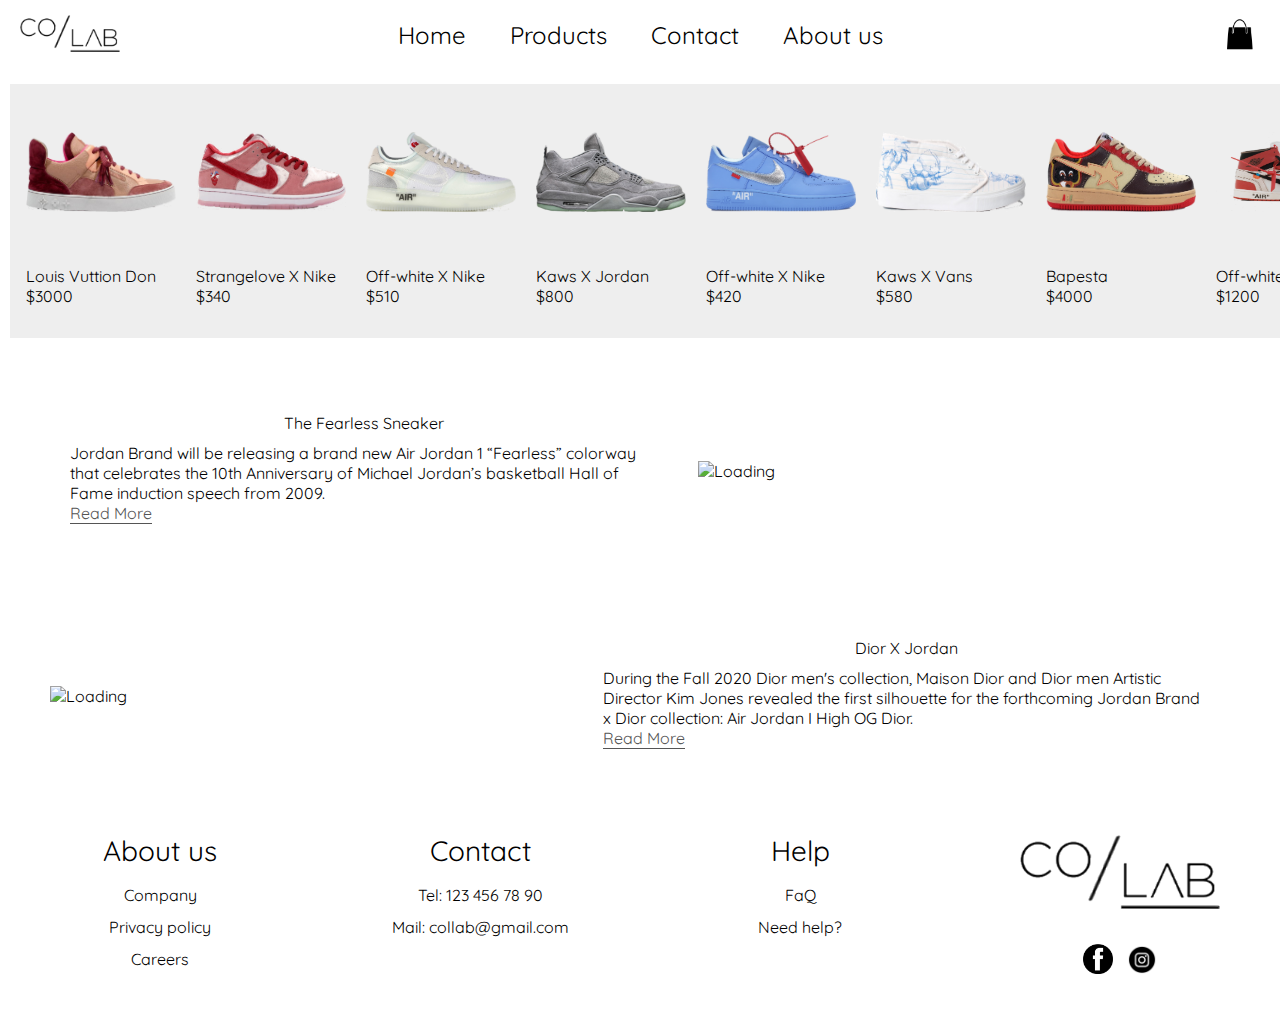
==== index.html @ 1861a4b2 "Merge branch 'master' of https://github.com/axelsvardh/sneaker-e-handel" ====
<!DOCTYPE html>
<html>
<head>
	<link rel="stylesheet" type="text/css" href="css/common.css">
	<link rel="stylesheet" type="text/css" href="css/product-page.css">
	<meta charset="utf-8">
	<meta name="viewport" content="width=device-width, initial-scale=1.0">	
	<title>CO/LAB</title>
</head>
<body class="body">
	<header class="header-mobile">
		<h1 class="logo">
			<a href="index.html">
				<img src="bilder/colab-logo-done.png">
			</a>
		</h1>
                 <!--Toggle-->
		    <input type="checkbox" id="nav-toggle-menu">
		      <label class="nav-toggle-menu" for="nav-toggle-menu">
			        <span></span>
			        <span></span>
		    	</label>
		    	
			<nav class="menu-off-canvas">
				<ul>
					<li><a href="index.html">Home</a></li>
	                <li><a href="product-page.html">Products</a></li>
	                <li><a href="#">Contact</a></li>
	                <li><a href="#">About us</a></li>	
				</ul>
				<div class="nav-socials">
					<a href="#"><img src="bilder/facebook.png" width="32" height="32"></a>
					<a href="#"><img src="bilder/insta-icon.png" width="34" height="34"></a>	
				</div>		
			</nav>
			<input type="checkbox" id="nav-toggle-shopping-bag">
				<label class="nav-toggle-shopping-bag" for="nav-toggle-shopping-bag">
    					<img src="bilder/shop-bag.png">
				</label>
			<div class="shopping-bag-off-canvas">
					<div class="price">Total: $2000</div>
			</div>
	</header>
		<div class="wrapper-desktop">
	        <div class="nav-logo">
	            <img src="bilder/collab-logo.png" alt="Logo">
	        </div>
	        <div class="nav-shop-icon">
	            <a href="#"><img src="bilder/shop-bag.png" alt="Logo"></a>
	        </div>
	        <nav class="menu">
	            <ul>
	                <li><a href="index.html">Home</a></li>
	                <li><a href="product-page.html">Products</a></li>
	                <li><a href="#">Contact</a></li>
	                <li><a href="#">About us</a></li>
	            </ul>
	        </nav>
	    </div>
	<section>
		<img src="../a_1/bilder/hero-dior.jpg" height="auto" width="100%" class="hero-pic">
	</section>
	<section>
		<h2>Best Sellers < ></h2>
		<ul class="slide-items">
			<a href="#">
				<div class="product-background-slider">
					<li>
						<img src="bilder/west-louis-cutout.png" alt="Loading">
					</li>
					<h6>Louis Vuttion Don</h6> 
					<h5>$3000</h5>		
				</div>
			</a>
			<a href="#">
				<div class="product-background-slider">
					<li>
						<img src="bilder/strangelove-nike-cutout.png" alt="Loading">
					</li>
					<h6>Strangelove X Nike</h6> 
					<h5>$340</h5>
				</div>
			</a>
			<a href="#">
				<div class="product-background-slider">
					<li>
						<img src="bilder/offwhite-air-white-cutout.png" alt="Loading">
					</li>
					<h6>Off-white X Nike</h6> 
					<h5>$510</h5>
				</div>
			</a>
			<a href="#">
				<div class="product-background-slider">
					<li>
						<img src="bilder/kaws-jordan-cutout.png" alt="Loading">
					</li>
					<h6>Kaws X Jordan</h6> 
					<h5>$800</h5>
				</div>
			</a>
			<a href="#">
				<div class="product-background-slider">
					<li>
						<img src="bilder/offwhite-air1-cutout.png" alt="Loading">
					</li>
					<h6>Off-white X Nike</h6> 
					<h5>$420</h5>
				</div>
			</a>
			<a href="#">
				<div class="product-background-slider">
					<li>
						<img src="bilder/kaws-vans-cutout.png" alt="Loading">
					</li>
					<h6>Kaws X Vans</h6> 
					<h5>$580</h5>
				</div>
			</a>
			<a href="#">
				<div class="product-background-slider">
					<li>
						<img src="bilder/bapesta-cutout.png" alt="Loading">
					</li>
					<h6>Bapesta</h6> 
					<h5>$4000</h5>
				</div>
			</a>
			<a href="#">
				<div class="product-background-slider">
					<li>
						<img src="bilder/offwhite-jordan-cutout.png" alt="Loading">
					</li>
					<h6>Off-white X Jordan</h6> 
					<h5>$1200</h5>
				</div>
			</a>
			<a href="#">
				<div class="product-background-slider">
					<li>
						<img src="bilder/travis-nike-cutout.png" alt="Loading">
					</li>
					<h6>Travis Scott X Nike</h6> 
					<h5>$430</h5>
				</div>
			</a>
			<a href="#">
				<div class="product-background-slider">
					<li>
						<img src="bilder/dior-jordan-cutout.png" alt="Loading">
					</li>
					<h6>Dior X Jordan</h6> 
					<h5>$2000</h5>
				</div>
			</a>
		</ul>
	</section>
	<section>
		<div class="blog-post1">
				<img src="../a_1/bilder/air-jordan-fearless.jpg" height="auto" width="100%" alt="Loading">
			<div class="post-text">
				<h3>The Fearless Sneaker</h3>
					<p>Jordan Brand will be releasing a brand new Air Jordan 1 “Fearless” colorway that celebrates the 10th Anniversary of Michael Jordan’s basketball Hall of Fame induction speech from 2009.<br><a href="#"><b>Read More</b></a></p>
			</div>
		</div>
		<div class="blog-post2">
				<img src="../a_1/bilder/dior-blog-post.jpg" height="auto" width="100%" alt="Loading">
			<div class="post-text">
				<h3>Dior X Jordan</h3>
					<p>During the Fall 2020 Dior men's collection, Maison Dior and Dior men Artistic Director Kim Jones revealed the first silhouette for the forthcoming Jordan Brand x Dior collection: Air Jordan I High OG Dior.<br><a href="#"><b>Read More</b></a></p>
			</div>
		</div>
	</section>
	   <div class="footer-container">
        <footer class="footer">
            <div class="footer-custom">
                <h1>About us</h1>
                <h3><a href="#">Company</a></h3>
                <h3><a href="#">Privacy policy</a></h3>
                <h3><a href="#">Careers</a></h3>
            </div>
            <div>
                <h1>Contact</h1>
                <h3>Tel:<a href="tel:12345678910"> 123 456 78 90</a></h3>
                <h3>Mail:<a href="mailto:someone@example.com"> collab@gmail.com</a></h3>
            </div>
            <div>
                <h1>Help</h1>
                <h3><a href="#">FaQ</a></h3>
                <h3><a href="#"></a></h3>
                <h3><a href="#">Need help?</a></h3>
            </div>

            <div class="footer-right">
                <div  class="footer-logo">
                    <a href="index.html"><img src="bilder/collab-logo.png" alt=""></a>
                </div>
                <div class="footer-icons">
                    <a href="https://www.facebook.com" target="_blank"><img src="bilder/facebook.png" alt=""></a>
                    <a href="https://www.instagram.com" target="_blank"><img src="bilder/instagram.png" alt=""></a>
                </div>
            </div>
        </footer>
    </div>
</body>
</html>
---- css/common.css ----
@import url('https://fonts.googleapis.com/css?family=Quicksand:300&display=swap%27');

* {
	margin: 0;
	padding: 0;
	font-family: 'Quicksand', sans-serif;
}

.body {
	background-color: #fff;
}

.header-mobile {
	text-align: center;
	padding: 8px;
	position: fixed;
	background-color: #fff;
	width: 100%;
	top: 0;
}

.logo img {
	height: auto; 
	width: 80px;
}

.shopping-bag-pic {
	position: fixed;
	top: 6px;
	opacity: 0.8;
}

.hero-pic {
	z-index: -1;
	margin-bottom: 15px;
	height: 300px;
	object-fit: cover;
}

ul {
	list-style: none;
}

.menu-off-canvas li {
	margin: 5px;
}

.nav-socials {
	margin-bottom: 25px;
}

input[type=checkbox] {
	position: fixed;
	opacity:0;
}

.menu-off-canvas {
	background-color: #fff;
	width: 150px;
	position: fixed;
	margin-right: -350px;
	right: 0px;
	height: 100%;
	padding: 30px 50px;
	font-size: 30px;
	transition: margin 0.5s;
	font-family: 'Quicksand', sans-serif;
	display: flex;
	flex-direction: column;
	justify-content: space-between;
}

.nav-toggle-menu {
	display: block;
	position: fixed;
	top: 16px;
	right: 10px;
	height: 20px;
	width: 30px;
	cursor: pointer;
	z-index: 99;
	transition: all 0.2s;
}

.nav-toggle-menu span {
	position: relative;
	display: block;
	height: 2px;
	width: 30px;
	background-color: #000;
	transition: all 0.2s;
	top: 4px;
}

.nav-toggle-menu span:nth-child(2) {
	top:10px;
}

#nav-toggle-menu:checked ~ .nav-toggle-menu span:nth-child(1) {
	top: 12px;
	transform: rotate(-45deg);
}

#nav-toggle-menu:checked ~ .nav-toggle-menu span:nth-child(2) {
	transform: rotate(45deg);
}

#nav-toggle-menu:checked ~ .menu-off-canvas {
	margin-right: 0px;
}

.menu-off-canvas a:active { color: #000; }
.menu-off-canvas a:visited { color: #000; }
.menu-off-canvas a:hover { color: #000; border-bottom: 1px solid #000;}
.menu-off-canvas a:link { color: #000; text-decoration: none;}
	
	/*Shopping bag code*/

.shopping-bag-off-canvas {
	width: 100px;
	position: fixed;
	margin-left: -350px;
	left: 0px;
	height: 100%;
	padding: 30px 50px;
	font-size: 30px;
	transition: margin 1s;
}

.nav-toggle-shopping-bag {
	display: block;
	position: fixed;
	top: 5px;
	height: 32px;
	width: 40px;
	cursor: pointer;
	z-index: 99;
	transition: margin 1s;
}

.nav-toggle-shopping-bag img {
	display: block;
	height: 40px;
	width: 40px;
	transition: all 1s;
	z-index: 1;
}

#nav-toggle-shopping-bag:checked ~ .nav-toggle-shopping-bag {
	margin-left: 100px;
}

#nav-toggle-shopping-bag:checked ~ .nav-toggle-shopping-bag img {
	margin-left: 0px;
}

#nav-toggle-shopping-bag:checked ~ .shopping-bag-off-canvas {
	margin-left:0;
}

h2 {
	padding-left: 10px;
	margin-bottom: 10px;
}

.slide-items {
	display: flex;
	overflow-y: hidden;
	overflow-x: scroll;
	padding-left: 10px;
}

.slide-items a {
	margin-right: 6px;
}

::-webkit-scrollbar {
	width: 0px;
	background: transparent;
}

.product-background-slider {
	background-color: #EEE;
	padding: 20% 3% 15% 3%;
	margin-right: 8px;
	width: 150px;
}

.product-background-slider h6 h5 {
	background-color: #EEE;
	padding-left: 10px;
}

.product-background-slider h6 h5, a{
	color: #000;
	text-decoration: none;
}

.product-background-slider img {
	margin-bottom: 30px;
	width: 150px;
	height: 80px;
}

.blog-post1 img {
	margin-top: 20px;
}

.blog-post1 p {
	padding: 10px 20px;
}

.blog-post1 h3 {
	text-align: center;
	margin-top: 25px;
}

.blog-post2 img {
	margin-top: 20px;
}

.blog-post2 p {
	padding: 10px 20px;
}

.blog-post2 h3 {
	text-align: center;
	margin-top: 25px;
}

.blog-post1 a { border-bottom: 1px solid #555; color: #555; }
.blog-post1 a:hover { color: #000; }

.blog-post2 a { border-bottom: 1px solid #555; color: #555; }
.blog-post2 a:hover { color: #000; }

.footer {
    grid-area: foot;
}

.footer-container {
    display: grid;
    background-color: #fff;
    margin: 20px auto 0 auto;
    grid-template-columns: 1fr;
    grid-template-rows: repeat(4, minmax(200px, 1fr));
    grid-template-areas:
    "foot"
    "foot"
    "foot"
    "foot"
    ;
 }

.footer {
    display: grid;
    grid-template-rows: repeat(4, 1fr);
    background-color: #eee;
}

.footer a {
    text-decoration: none;
    color: #000;
}

.footer a:hover {
    border-bottom: 1px solid #000;
}

.footer > div {
    margin: 10px;
    line-height: 2;
}

.footer h1 {
    font-size: 28px;
}


.footer-right {
    text-align: center;
}

.footer-logo {
    display: inline-block;
    margin-top: 12px;
    margin-right: 30px;
}

.footer-logo img {
    display: inline-block;
    width: 100px;
    height: auto;
    margin: 0 auto 10px auto;
}

.footer-icons {
    display: inline-block;
    margin-top: 20px;
}

.footer-icons img {
    display: inline-block;
    width: 30px;
    height: auto;
    margin: 5px;
}
	/*Tablet Version*/

@media only screen and (min-width: 768px) {

	.logo img {
		height: auto; 
		width: 100px;
	}
	
	.hero-pic {
		height: auto;
		width: 100%;
	}

	h2 {
		padding-bottom: 10px; 
		font-size: 35px;
	}

	.menu-off-canvas {
		width: 400px;
		margin-right: -500px;
		font-size: 40px;
	}

	.menu-off-canvas li {
		margin: 40px;
	}

	.nav-toggle {
		top: 20px;
	}

	.slide-items a {
		margin-right: 8px;
	}

	.product-background-slider {
		background-color: #EEE;
		padding: 30% 10% 20% 10%;
		margin-right: 10px;
	}

	.product-background-slider img {
		margin-bottom: 50px;
	}

	.footer-container{
        grid-template-columns: repeat(4, 1fr);
        grid-template-rows: repeat(1, minmax(200px, 1fr));
        grid-template-areas:
        "foot foot foot foot";
        }

    .footer {
        grid-template-columns: repeat(4, 1fr);
        grid-template-rows: 1fr;
        background-color: #eee;
    }

    .footer > div {
        margin: 5px;
        text-align: center;
        line-height: 2;
    }

    .footer-logo {
        display: inline-block;
        margin-left: 0;
    }

    .footer-logo img {
    display: block;
    width: 200px;
    }

    .footer-icons {
        margin-right: 0;
    }
}

	/* Desktop Version */

@media only screen and (min-width: 1200px) {

	.logo img {
		height: auto; 
		width: 100px;
	}

	.header-mobile {
		display: none;
	}

	.nav-logo img {
        position: fixed;
        top: 15px;
        left: 20px;
        width: 100px;
        height: auto;
        z-index: 101;
    }

    .nav-shop-icon img {
        position: fixed;
        top: 15px;
        right: 20px;
        width: 40px;
        height: auto;
        z-index: 101;
    }

	.menu {
        position: fixed;
        top: 0;
        left: 0;
        margin: 0 auto;
        width: 100%;
        z-index: 100;
        background-color: white;
    }

    .menu ul {
        list-style: none;
        text-align: center;
    }

    .menu li {
        display: inline-block;
        padding: 20px;
    }

    .menu a {
        font-size: 24px;
        color: #000;
        text-decoration: none;
    }

    .menu a:hover, .menu a:active{
        border-bottom: 2px solid #000;
        padding-bottom: 0;
    }
	
	.hero-pic {
		height: auto;
		width: 100%;
		margin-top: -100px;
	}

	.shopping-bag-off-canvas {
		width: 100px;
		position: fixed;
		margin-left: -350px;
		right: 0px;
		height: 100%;
		padding: 30px 50px;
		font-size: 30px;
		transition: margin 1s;
	}

	.nav-toggle-shopping-bag {
		display: block;
		position: fixed;
		top: 5px;
		height: 32px;
		width: 40px;
		cursor: pointer;
		z-index: 99;
		transition: margin 1s;
	}

	.nav-toggle-shopping-bag img {
		display: block;
		height: 40px;
		width: 40px;
		transition: all 1s;
		z-index: 1;
	}

	#nav-toggle-shopping-bag:checked ~ .nav-toggle-shopping-bag {
		margin-right: 100px;
	}

	#nav-toggle-shopping-bag:checked ~ .nav-toggle-shopping-bag img {
		margin-right: 0px;
	}

	#nav-toggle-shopping-bag:checked ~ .shopping-bag-off-canvas {
		margin-right: 0;
	}
	
	.slide-items a {
		margin-right: 10px;
	}

	.product-background-slider {
		background-color: #EEE;
		padding: 30% 10% 20% 10%;
		margin-right: 10px;
	}

	.product-background-slider img {
		margin-bottom: 50px;
	}
	
	.blog-post1 {
		margin: 50px 50px 80px 30px; 
		display: flex;
		flex-direction: row-reverse;
		align-items: center;
	}
	
	h2 {
		padding-bottom: 10px; 
		font-size: 35px;
	}	

		/* Blog post 2 */

	.blog-post2 {
		margin: 50px 30px 60px 50px; 
		display: flex;
		align-items: center;
	}

	.post-text {
		padding: 0 20px;
	}

	.footer-container{
    grid-template-columns: repeat(4, 1fr);
    grid-template-rows: repeat(1, minmax(200px, 1fr));
    grid-template-areas:
    "foot foot foot foot";
    }

    .footer {
        grid-template-columns: repeat(4, 1fr);
        grid-template-rows: 1fr;
        background-color: #eee;
    }

    .footer > div {
        margin: 5px;
        text-align: center;
        line-height: 2;
    }

    .footer-logo {
        display: block;
        margin-right: 0;
    }

    .footer-logo img {
        display: block;
        width: 200px;
    }

    .footer-icons {
        margin-left: 0;
    }
}
---- css/product-page.css ----
*{
    margin: 0;
    padding: 0;
    border: 0;
    outline: 0;
    font-size: 100%;
    font: inherit;
    vertical-align: baseline;
}
body {
	margin: 0 auto;
	font-family: 'Quicksand', sans-serif;
	background-color: #eee;
}

.wrapper-desktop {
    display: none;
}

/* Filter Header */
.product-filter {
    display: flex;
    width: 90%;
    margin: 5% 5% 0 5%;
    padding: 35px 0;
}

.product-filter h1 {
    display: none;
}

.sort {
    display: flex;
    align-self: flex-end;
}

.sort label {
	color: #666;
	font-size: 10px;
	font-weight: 500;
	line-height: 2em;
	text-transform: uppercase;
}

.filter-sort {
    display: flex;
    flex-direction: column;
}

.filter-sort:first-child {
	padding-right: 20px;
}

/* --- Filter End --- */

/* Products layout */
.products {
    width: 90%;
    margin: 0 5% 0 5%;
    display: flex;
    flex-wrap: wrap;
}

.products h5 {
    background-color: #FFF;
	font-weight: 500;
	line-height: 1.7em;
}

.products h6 {
	color: #666;
	font-size: 14px;
}

.product-card {
    display: flex;
    flex-direction: column;
    padding: 2%;
    flex: 1 46%;
    background-color: #FFF;
	box-shadow: 0px 0px 3px 0px rgba(0,0,0,0.25);
}

.product-link {
    display: block;
    text-decoration: none;
    color: #666;
}

.products .product-card:nth-child(5) {
    flex: 1 96%;
}

.product-card:hover {
    opacity: 0.5;
}

.product-image img {
    max-width: 100%;
}

.product-info {
    margin-top: auto;
	padding-top: 20px;
    text-align: center;
}
/* --- Products layout END --- */

.footer-container .footer {
    background-color: #FFF;
}
/* Media query Tablet devices */
@media only screen and (min-width: 768px) {
        /* Navigation Header */
    .wrapper-desktop {
        display: none
    }
    
    .product-filter {
        padding: 30px 0;
    }

    .product-filter h1 {
        display: block;
        font-size: 30px;
        font-weight: 300;
        flex: 1;
    }

    .product-card,
    .products .product-card:nth-child(5) {
        flex: 1 21%;
    }

    .products .product-card:first-child, 
    .products .product-card:nth-child(2) {
    flex: 2 46%;
    }
}
/* --- END --- */

/* Media query desktops */
@media only screen and (min-width: 1200px) {
        /* Navigation Header */
    .wrapper-desktop {
        display: block;
        width: 100%;
        margin: 0 auto;
    }

    .header-mobile {
        display: none;
    }

    .product-filter {
        padding: 30px 0;
    }

    .product-filter h1 {
        display: block;
        font-size: 30px;
        font-weight: 300;
        flex: 1;
    }

    .product-card {
        flex: 1 16%;
    }

    .products .product-card:first-child, 
    .products .product-card:nth-child(2), 
    .products .product-card:nth-child(5) { 
    flex: 1 16%;
    }
  }
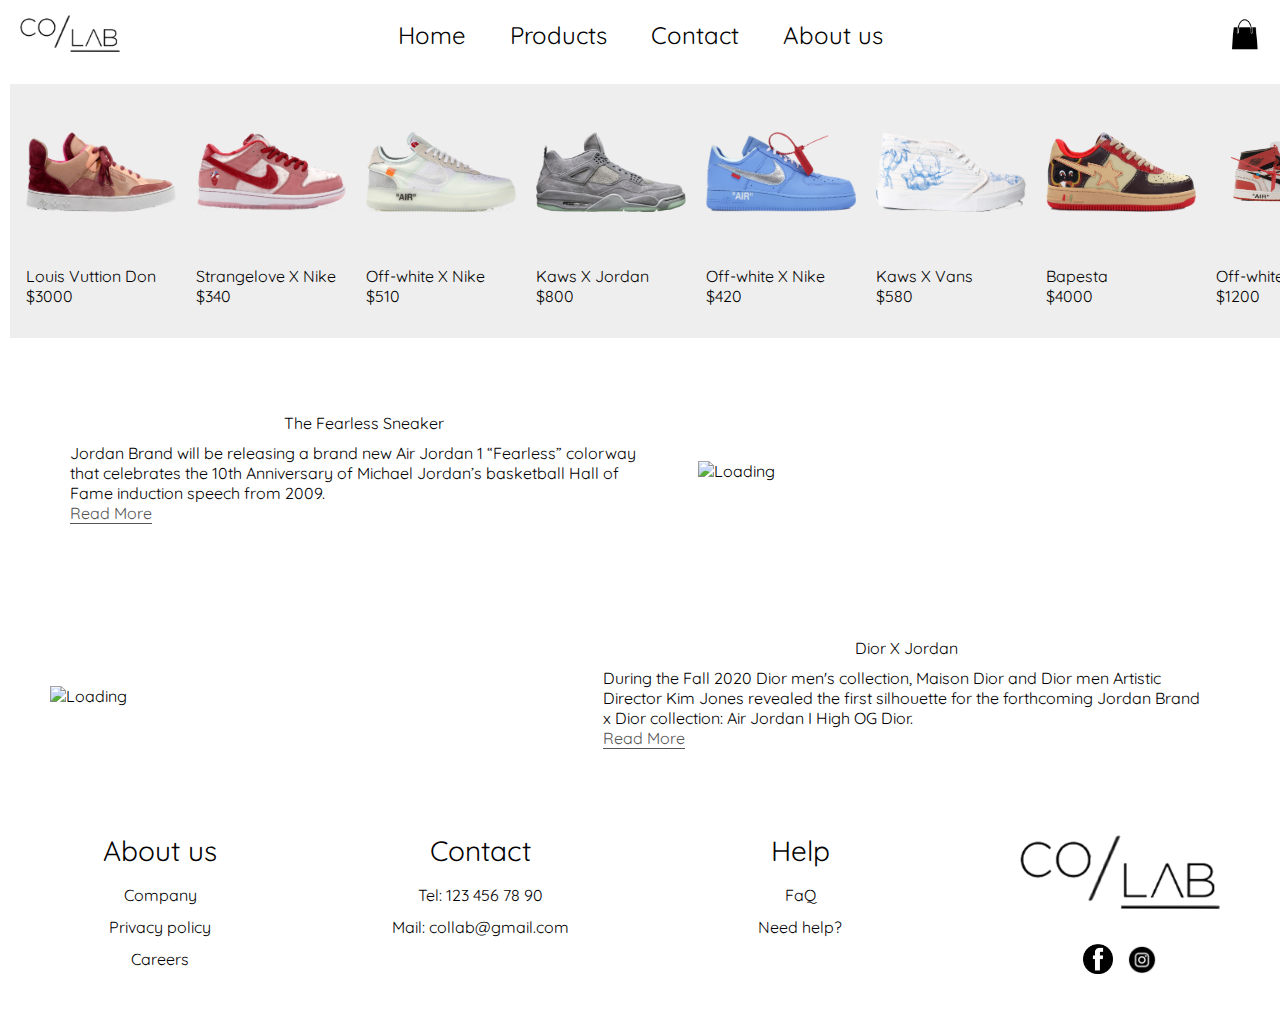
==== commit e8736df9: "ändringar shopping bag" ====
--- a/index.html
+++ b/index.html
@@ -38,15 +38,21 @@
     					<img src="bilder/shop-bag.png">
 				</label>
 			<div class="shopping-bag-off-canvas">
-					<div class="price">Total: $2000</div>
+				
+					<img src="bilder/dior-jordan-cutout.png">
+						<p>Dior X Jordan</p>
+						<p>Quantity: 1</p> 
+				<div class="checkout-button">
+					<h1>Total: $2000</h1>
+					<button>Checkout</button>
+				</div>
 			</div>
 	</header>
+
+
 		<div class="wrapper-desktop">
 	        <div class="nav-logo">
 	            <img src="bilder/collab-logo.png" alt="Logo">
-	        </div>
-	        <div class="nav-shop-icon">
-	            <a href="#"><img src="bilder/shop-bag.png" alt="Logo"></a>
 	        </div>
 	        <nav class="menu">
 	            <ul>
@@ -55,7 +61,15 @@
 	                <li><a href="#">Contact</a></li>
 	                <li><a href="#">About us</a></li>
 	            </ul>
-	        </nav>
+	        </nav> 
+	        <input type="checkbox" id="shopping-bag-desktop">
+				<label class="shopping-bag-desktop" for="shopping-bag-desktop">
+    					<img src="bilder/shop-bag.png" alt="Cart">
+				</label>
+			<div class="shopping-bag-off-canvas-desktop">
+				<div class="product1-shopping-bag"><img src="bilder/dior-jordan-cutout.png"></div>
+				<div class="price">Total: $2000</div>
+			</div>
 	    </div>
 	<section>
 		<img src="../a_1/bilder/hero-dior.jpg" height="auto" width="100%" class="hero-pic">
--- a/css/common.css
+++ b/css/common.css
@@ -24,12 +24,6 @@
 	width: 80px;
 }
 
-.shopping-bag-pic {
-	position: fixed;
-	top: 6px;
-	opacity: 0.8;
-}
-
 .hero-pic {
 	z-index: -1;
 	margin-bottom: 15px;
@@ -51,7 +45,7 @@
 
 input[type=checkbox] {
 	position: fixed;
-	opacity:0;
+	opacity: 0;
 }
 
 .menu-off-canvas {
@@ -117,14 +111,45 @@
 	/*Shopping bag code*/
 
 .shopping-bag-off-canvas {
-	width: 100px;
+	width: 78%;
 	position: fixed;
-	margin-left: -350px;
+	margin-left: -500px;
 	left: 0px;
-	height: 100%;
-	padding: 30px 50px;
-	font-size: 30px;
-	transition: margin 1s;
+	padding: 20px 50px;
+	transition: margin 0.7s;
+	background-color: #fff;
+	border-bottom border-left: 1px solid;
+}
+
+.shopping-bag-off-canvas img {
+	display: inline-block;
+	width: 100%;
+	margin-bottom: 4px;
+}
+
+.shopping-bag-off-canvas p {
+	width: 100%;
+	margin-bottom: 10px;
+	font-size: 15px;
+	border-bottom: 1px solid #000;
+	padding-bottom: 10px;
+}
+
+.checkout-button {
+	width: 100%;
+	display: flex;
+	text-align: center;
+	justify-content: space-around;
+	align-content: center;
+}
+
+.checkout-button button {
+	padding: 10px 30px; 
+	border-radius: 4px;
+}
+
+.checkout-button button:hover {
+	color: #fff;
 }
 
 .nav-toggle-shopping-bag {
@@ -139,6 +164,7 @@
 }
 
 .nav-toggle-shopping-bag img {
+	position: fixed;
 	display: block;
 	height: 40px;
 	width: 40px;
@@ -147,7 +173,7 @@
 }
 
 #nav-toggle-shopping-bag:checked ~ .nav-toggle-shopping-bag {
-	margin-left: 100px;
+	margin-left: 0px;
 }
 
 #nav-toggle-shopping-bag:checked ~ .nav-toggle-shopping-bag img {
@@ -156,6 +182,11 @@
 
 #nav-toggle-shopping-bag:checked ~ .shopping-bag-off-canvas {
 	margin-left:0;
+}
+
+.product1-shopping-bag {
+	height: auto;
+	width: 100px;
 }
 
 h2 {
@@ -338,6 +369,22 @@
 		top: 20px;
 	}
 
+	.shopping-bag-off-canvas {
+		width: 300px;
+		position: fixed;
+		margin-left: -400px;
+		left: 0px;
+		padding: 30px 50px;
+		font-size: 30px;
+		transition: margin 1s;
+		background-color: #fff;
+	}
+	
+	.shopping-bag-off-canvas img {
+		width: 100%;
+		margin-bottom: 30px;
+	}
+
 	.slide-items a {
 		margin-right: 8px;
 	}
@@ -423,7 +470,6 @@
         left: 0;
         margin: 0 auto;
         width: 100%;
-        z-index: 100;
         background-color: white;
     }
 
@@ -454,48 +500,54 @@
 		margin-top: -100px;
 	}
 
-	.shopping-bag-off-canvas {
-		width: 100px;
+	.shopping-bag-off-canvas-desktop {
+		width: 200px;
 		position: fixed;
-		margin-left: -350px;
+		margin-right: -300px;
 		right: 0px;
-		height: 100%;
 		padding: 30px 50px;
 		font-size: 30px;
 		transition: margin 1s;
-	}
-
-	.nav-toggle-shopping-bag {
+		background-color: #fff;
+	}
+
+	.shopping-bag-desktop {
 		display: block;
 		position: fixed;
 		top: 5px;
 		height: 32px;
 		width: 40px;
+		right: 0;
 		cursor: pointer;
 		z-index: 99;
 		transition: margin 1s;
 	}
 
-	.nav-toggle-shopping-bag img {
+	.shopping-bag-desktop img {
+		position: fixed;
 		display: block;
 		height: 40px;
 		width: 40px;
 		transition: all 1s;
 		z-index: 1;
-	}
-
-	#nav-toggle-shopping-bag:checked ~ .nav-toggle-shopping-bag {
-		margin-right: 100px;
-	}
-
-	#nav-toggle-shopping-bag:checked ~ .nav-toggle-shopping-bag img {
+		right: 15px;
+		top: 15px;
+	}
+
+	#shopping-bag-desktop:checked ~ .shopping-bag-desktop {
 		margin-right: 0px;
 	}
 
-	#nav-toggle-shopping-bag:checked ~ .shopping-bag-off-canvas {
-		margin-right: 0;
-	}
-	
+	#shopping-bag-desktop:checked ~ .shopping-bag-desktop img {
+		margin-right: 0px;
+	}
+
+	#shopping-bag-desktop:checked ~ .shopping-bag-off-canvas-desktop {
+		margin-right: 0px;
+	}
+
+	/*Desktop products*/
+
 	.slide-items a {
 		margin-right: 10px;
 	}
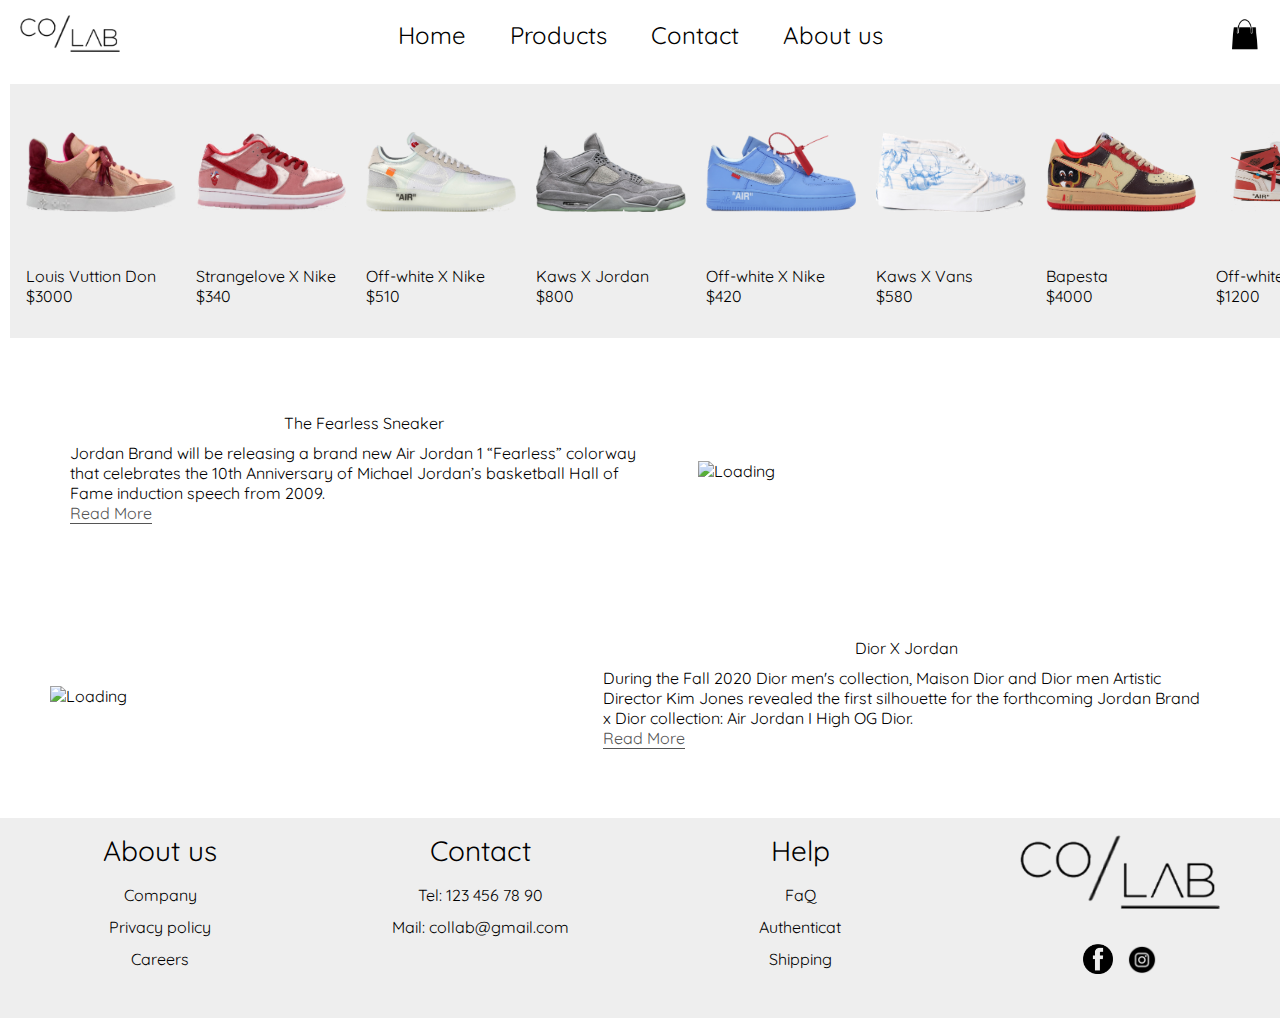
==== commit 94bcec8c: "test av färdig sida" ====
--- a/index.html
+++ b/index.html
@@ -2,7 +2,6 @@
 <html>
 <head>
 	<link rel="stylesheet" type="text/css" href="css/common.css">
-	<link rel="stylesheet" type="text/css" href="css/product-page.css">
 	<meta charset="utf-8">
 	<meta name="viewport" content="width=device-width, initial-scale=1.0">	
 	<title>CO/LAB</title>
@@ -27,29 +26,27 @@
 	                <li><a href="product-page.html">Products</a></li>
 	                <li><a href="#">Contact</a></li>
 	                <li><a href="#">About us</a></li>	
-				</ul>
-				<div class="nav-socials">
-					<a href="#"><img src="bilder/facebook.png" width="32" height="32"></a>
-					<a href="#"><img src="bilder/insta-icon.png" width="34" height="34"></a>	
-				</div>		
+				</ul>		
 			</nav>
 			<input type="checkbox" id="nav-toggle-shopping-bag">
 				<label class="nav-toggle-shopping-bag" for="nav-toggle-shopping-bag">
     					<img src="bilder/shop-bag.png">
 				</label>
 			<div class="shopping-bag-off-canvas">
-				
 					<img src="bilder/dior-jordan-cutout.png">
 						<p>Dior X Jordan</p>
-						<p>Quantity: 1</p> 
+				<div class="text-shopping-bag">
+						<p>Quantity: 1</p>
+						<p>Size: 43</p>
+				</div>
 				<div class="checkout-button">
 					<h1>Total: $2000</h1>
 					<button>Checkout</button>
 				</div>
 			</div>
 	</header>
-
-
+	
+			<!-- Desktop Header -->
 		<div class="wrapper-desktop">
 	        <div class="nav-logo">
 	            <img src="bilder/collab-logo.png" alt="Logo">
@@ -67,17 +64,25 @@
     					<img src="bilder/shop-bag.png" alt="Cart">
 				</label>
 			<div class="shopping-bag-off-canvas-desktop">
-				<div class="product1-shopping-bag"><img src="bilder/dior-jordan-cutout.png"></div>
-				<div class="price">Total: $2000</div>
-			</div>
-	    </div>
+					<img src="bilder/dior-jordan-cutout.png">
+						<p>Dior X Jordan</p>
+				<div class="text-shopping-bag">
+						<p>Quantity: 1</p>
+						<p>Size: 43</p>
+				</div>
+				<div class="checkout-button">
+					<h1>Total: $2000</h1>
+					<button>Checkout</button>
+				</div>
+			</div>
+		</div>
 	<section>
 		<img src="../a_1/bilder/hero-dior.jpg" height="auto" width="100%" class="hero-pic">
 	</section>
 	<section>
 		<h2>Best Sellers < ></h2>
 		<ul class="slide-items">
-			<a href="#">
+			<a href="andreas.html">
 				<div class="product-background-slider">
 					<li>
 						<img src="bilder/west-louis-cutout.png" alt="Loading">
@@ -86,7 +91,7 @@
 					<h5>$3000</h5>		
 				</div>
 			</a>
-			<a href="#">
+			<a href="andreas.html">
 				<div class="product-background-slider">
 					<li>
 						<img src="bilder/strangelove-nike-cutout.png" alt="Loading">
@@ -95,7 +100,7 @@
 					<h5>$340</h5>
 				</div>
 			</a>
-			<a href="#">
+			<a href="andreas.html">
 				<div class="product-background-slider">
 					<li>
 						<img src="bilder/offwhite-air-white-cutout.png" alt="Loading">
@@ -104,7 +109,7 @@
 					<h5>$510</h5>
 				</div>
 			</a>
-			<a href="#">
+			<a href="andreas.html">
 				<div class="product-background-slider">
 					<li>
 						<img src="bilder/kaws-jordan-cutout.png" alt="Loading">
@@ -113,7 +118,7 @@
 					<h5>$800</h5>
 				</div>
 			</a>
-			<a href="#">
+			<a href="andreas.html">
 				<div class="product-background-slider">
 					<li>
 						<img src="bilder/offwhite-air1-cutout.png" alt="Loading">
@@ -122,7 +127,7 @@
 					<h5>$420</h5>
 				</div>
 			</a>
-			<a href="#">
+			<a href="andreas.html">
 				<div class="product-background-slider">
 					<li>
 						<img src="bilder/kaws-vans-cutout.png" alt="Loading">
@@ -131,7 +136,7 @@
 					<h5>$580</h5>
 				</div>
 			</a>
-			<a href="#">
+			<a href="andreas.html">
 				<div class="product-background-slider">
 					<li>
 						<img src="bilder/bapesta-cutout.png" alt="Loading">
@@ -140,7 +145,7 @@
 					<h5>$4000</h5>
 				</div>
 			</a>
-			<a href="#">
+			<a href="andreas.html">
 				<div class="product-background-slider">
 					<li>
 						<img src="bilder/offwhite-jordan-cutout.png" alt="Loading">
@@ -149,7 +154,7 @@
 					<h5>$1200</h5>
 				</div>
 			</a>
-			<a href="#">
+			<a href="andreas.html">
 				<div class="product-background-slider">
 					<li>
 						<img src="bilder/travis-nike-cutout.png" alt="Loading">
@@ -158,7 +163,7 @@
 					<h5>$430</h5>
 				</div>
 			</a>
-			<a href="#">
+			<a href="andreas.html">
 				<div class="product-background-slider">
 					<li>
 						<img src="bilder/dior-jordan-cutout.png" alt="Loading">
@@ -201,8 +206,8 @@
             <div>
                 <h1>Help</h1>
                 <h3><a href="#">FaQ</a></h3>
-                <h3><a href="#"></a></h3>
-                <h3><a href="#">Need help?</a></h3>
+                <h3><a href="#">Authenticat</a></h3>
+                <h3><a href="#">Shipping</a></h3>
             </div>
 
             <div class="footer-right">
--- a/css/common.css
+++ b/css/common.css
@@ -3,12 +3,23 @@
 * {
 	margin: 0;
 	padding: 0;
+	border: 0;
+	outline: 0;
+	font-size: 100%;
+	font: inherit;
+	vertical-align: baseline;
 	font-family: 'Quicksand', sans-serif;
 }
 
 .body {
 	background-color: #fff;
 }
+
+.wrapper-desktop {
+	display: none;
+}
+
+	/*Header*/
 
 .header-mobile {
 	text-align: center;
@@ -37,10 +48,6 @@
 
 .menu-off-canvas li {
 	margin: 5px;
-}
-
-.nav-socials {
-	margin-bottom: 25px;
 }
 
 input[type=checkbox] {
@@ -135,9 +142,16 @@
 	padding-bottom: 10px;
 }
 
+.text-shopping-bag {
+	display: flex;
+	justify-content: space-around;
+	align-content: center;
+}
+
 .checkout-button {
 	width: 100%;
 	display: flex;
+	font-size: 10px;
 	text-align: center;
 	justify-content: space-around;
 	align-content: center;
@@ -188,6 +202,8 @@
 	height: auto;
 	width: 100px;
 }
+	
+	/*Slide items*/
 
 h2 {
 	padding-left: 10px;
@@ -233,6 +249,8 @@
 	height: 80px;
 }
 
+	/*Blog part*/
+
 .blog-post1 img {
 	margin-top: 20px;
 }
@@ -264,6 +282,8 @@
 
 .blog-post2 a { border-bottom: 1px solid #555; color: #555; }
 .blog-post2 a:hover { color: #000; }
+
+	/*Footer*/
 
 .footer {
     grid-area: foot;
@@ -375,7 +395,6 @@
 		margin-left: -400px;
 		left: 0px;
 		padding: 30px 50px;
-		font-size: 30px;
 		transition: margin 1s;
 		background-color: #fff;
 	}
@@ -437,185 +456,205 @@
 
 @media only screen and (min-width: 1200px) {
 
-	.logo img {
-		height: auto; 
-		width: 100px;
-	}
-
-	.header-mobile {
-		display: none;
-	}
-
-	.nav-logo img {
-        position: fixed;
-        top: 15px;
-        left: 20px;
-        width: 100px;
-        height: auto;
-        z-index: 101;
-    }
-
-    .nav-shop-icon img {
-        position: fixed;
-        top: 15px;
-        right: 20px;
-        width: 40px;
-        height: auto;
-        z-index: 101;
-    }
-
-	.menu {
-        position: fixed;
-        top: 0;
-        left: 0;
-        margin: 0 auto;
-        width: 100%;
-        background-color: white;
-    }
-
-    .menu ul {
-        list-style: none;
-        text-align: center;
-    }
-
-    .menu li {
-        display: inline-block;
-        padding: 20px;
-    }
-
-    .menu a {
-        font-size: 24px;
-        color: #000;
-        text-decoration: none;
-    }
-
-    .menu a:hover, .menu a:active{
-        border-bottom: 2px solid #000;
-        padding-bottom: 0;
-    }
-	
-	.hero-pic {
-		height: auto;
-		width: 100%;
-		margin-top: -100px;
-	}
-
-	.shopping-bag-off-canvas-desktop {
-		width: 200px;
-		position: fixed;
-		margin-right: -300px;
-		right: 0px;
-		padding: 30px 50px;
-		font-size: 30px;
-		transition: margin 1s;
-		background-color: #fff;
-	}
-
-	.shopping-bag-desktop {
-		display: block;
-		position: fixed;
-		top: 5px;
-		height: 32px;
-		width: 40px;
-		right: 0;
-		cursor: pointer;
-		z-index: 99;
-		transition: margin 1s;
-	}
-
-	.shopping-bag-desktop img {
-		position: fixed;
-		display: block;
-		height: 40px;
-		width: 40px;
-		transition: all 1s;
-		z-index: 1;
-		right: 15px;
-		top: 15px;
-	}
-
-	#shopping-bag-desktop:checked ~ .shopping-bag-desktop {
-		margin-right: 0px;
-	}
-
-	#shopping-bag-desktop:checked ~ .shopping-bag-desktop img {
-		margin-right: 0px;
-	}
-
-	#shopping-bag-desktop:checked ~ .shopping-bag-off-canvas-desktop {
-		margin-right: 0px;
-	}
-
-	/*Desktop products*/
-
-	.slide-items a {
-		margin-right: 10px;
-	}
-
-	.product-background-slider {
-		background-color: #EEE;
-		padding: 30% 10% 20% 10%;
-		margin-right: 10px;
-	}
-
-	.product-background-slider img {
-		margin-bottom: 50px;
-	}
-	
-	.blog-post1 {
-		margin: 50px 50px 80px 30px; 
-		display: flex;
-		flex-direction: row-reverse;
-		align-items: center;
-	}
-	
-	h2 {
-		padding-bottom: 10px; 
-		font-size: 35px;
-	}	
-
-		/* Blog post 2 */
-
-	.blog-post2 {
-		margin: 50px 30px 60px 50px; 
-		display: flex;
-		align-items: center;
-	}
-
-	.post-text {
-		padding: 0 20px;
-	}
-
-	.footer-container{
-    grid-template-columns: repeat(4, 1fr);
-    grid-template-rows: repeat(1, minmax(200px, 1fr));
-    grid-template-areas:
-    "foot foot foot foot";
-    }
-
-    .footer {
-        grid-template-columns: repeat(4, 1fr);
-        grid-template-rows: 1fr;
-        background-color: #eee;
-    }
-
-    .footer > div {
-        margin: 5px;
-        text-align: center;
-        line-height: 2;
-    }
-
-    .footer-logo {
-        display: block;
-        margin-right: 0;
-    }
-
-    .footer-logo img {
-        display: block;
-        width: 200px;
-    }
-
-    .footer-icons {
-        margin-left: 0;
-    }
+		.wrapper-desktop {
+			display: block;
+			width: 100%;
+			margin: 0 auto;
+		}
+
+		.logo img {
+			height: auto; 
+			width: 100px;
+		}
+
+		.header-mobile {
+			display: none;
+		}
+
+		.nav-logo img {
+	        position: fixed;
+	        top: 15px;
+	        left: 20px;
+	        width: 100px;
+	        height: auto;
+	        z-index: 101;
+	    }
+
+	    .nav-shop-icon img {
+	        position: fixed;
+	        top: 15px;
+	        right: 20px;
+	        width: 40px;
+	        height: auto;
+	        z-index: 101;
+	    }
+
+		.menu {
+	        position: fixed;
+	        top: 0;
+	        left: 0;
+	        margin: 0 auto;
+	        width: 100%;
+	        background-color: white;
+	    }
+
+	    .menu ul {
+	        list-style: none;
+	        text-align: center;
+	    }
+
+	    .menu li {
+	        display: inline-block;
+	        padding: 20px;
+	    }
+
+	    .menu a {
+	        font-size: 24px;
+	        color: #000;
+	        text-decoration: none;
+	    }
+
+	    .menu a:hover, .menu a:active{
+	        border-bottom: 2px solid #000;
+	        padding-bottom: 0;
+	    }
+		
+		.hero-pic {
+			height: auto;
+			width: 100%;
+			margin-top: -100px;
+		}
+
+		.shopping-bag-off-canvas-desktop {
+			width: 500px;
+			position: fixed;
+			margin-right: -600px;
+			right: 0px;
+			padding: 30px 50px;
+			font-size: 20px;
+			transition: margin 1s;
+			background-color: #fff;
+		}
+
+		.shopping-bag-off-canvas-desktop img {
+			width: 100%;
+			margin-top: 60px;
+			margin-bottom: 10px;
+		}
+
+		.shopping-bag-off-canvas-desktop p {
+			width: 100%;
+			margin-bottom: 10px;
+			text-align: center;
+			border-bottom: 1px solid #000;
+			padding-bottom: 10px;
+		}
+
+		.shopping-bag-desktop {
+			display: block;
+			position: fixed;
+			top: 5px;
+			height: 32px;
+			width: 40px;
+			right: 0;
+			cursor: pointer;
+			z-index: 99;
+			transition: margin 1s;
+		}
+
+		.shopping-bag-desktop img {
+			position: fixed;
+			display: block;
+			height: 40px;
+			width: 40px;
+			transition: all 1s;
+			z-index: 1;
+			right: 15px;
+			top: 15px;
+		}
+
+		#shopping-bag-desktop:checked ~ .shopping-bag-desktop {
+			margin-right: 0px;
+		}
+
+		#shopping-bag-desktop:checked ~ .shopping-bag-desktop img {
+			margin-right: 0px;
+		}
+
+		#shopping-bag-desktop:checked ~ .shopping-bag-off-canvas-desktop {
+			margin-right: 0px;
+		}
+
+		/*Desktop products*/
+
+		.slide-items a {
+			margin-right: 10px;
+		}
+
+		.product-background-slider {
+			background-color: #EEE;
+			padding: 30% 10% 20% 10%;
+			margin-right: 10px;
+		}
+
+		.product-background-slider img {
+			margin-bottom: 50px;
+		}
+		
+		.blog-post1 {
+			margin: 50px 50px 80px 30px; 
+			display: flex;
+			flex-direction: row-reverse;
+			align-items: center;
+		}
+		
+		h2 {
+			padding-bottom: 10px; 
+			font-size: 35px;
+		}	
+
+			/* Blog post 2 */
+
+		.blog-post2 {
+			margin: 50px 30px 60px 50px; 
+			display: flex;
+			align-items: center;
+		}
+
+		.post-text {
+			padding: 0 20px;
+		}
+
+		.footer-container{
+			background-color: #eee;
+		    grid-template-columns: repeat(4, 1fr);
+		    grid-template-rows: repeat(1, minmax(200px, 1fr));
+		    grid-template-areas:
+		    "foot foot foot foot";
+	    }
+
+	    .footer {
+	        grid-template-columns: repeat(4, 1fr);
+	        grid-template-rows: 1fr;
+	    }
+
+	    .footer > div {
+	        margin: 5px;
+	        text-align: center;
+	        line-height: 2;
+	    }
+
+	    .footer-logo {
+	        display: block;
+	        margin-right: 0;
+	    }
+
+	    .footer-logo img {
+	        display: block;
+	        width: 200px;
+	    }
+
+	    .footer-icons {
+	        margin-left: 0;
+	    }
 }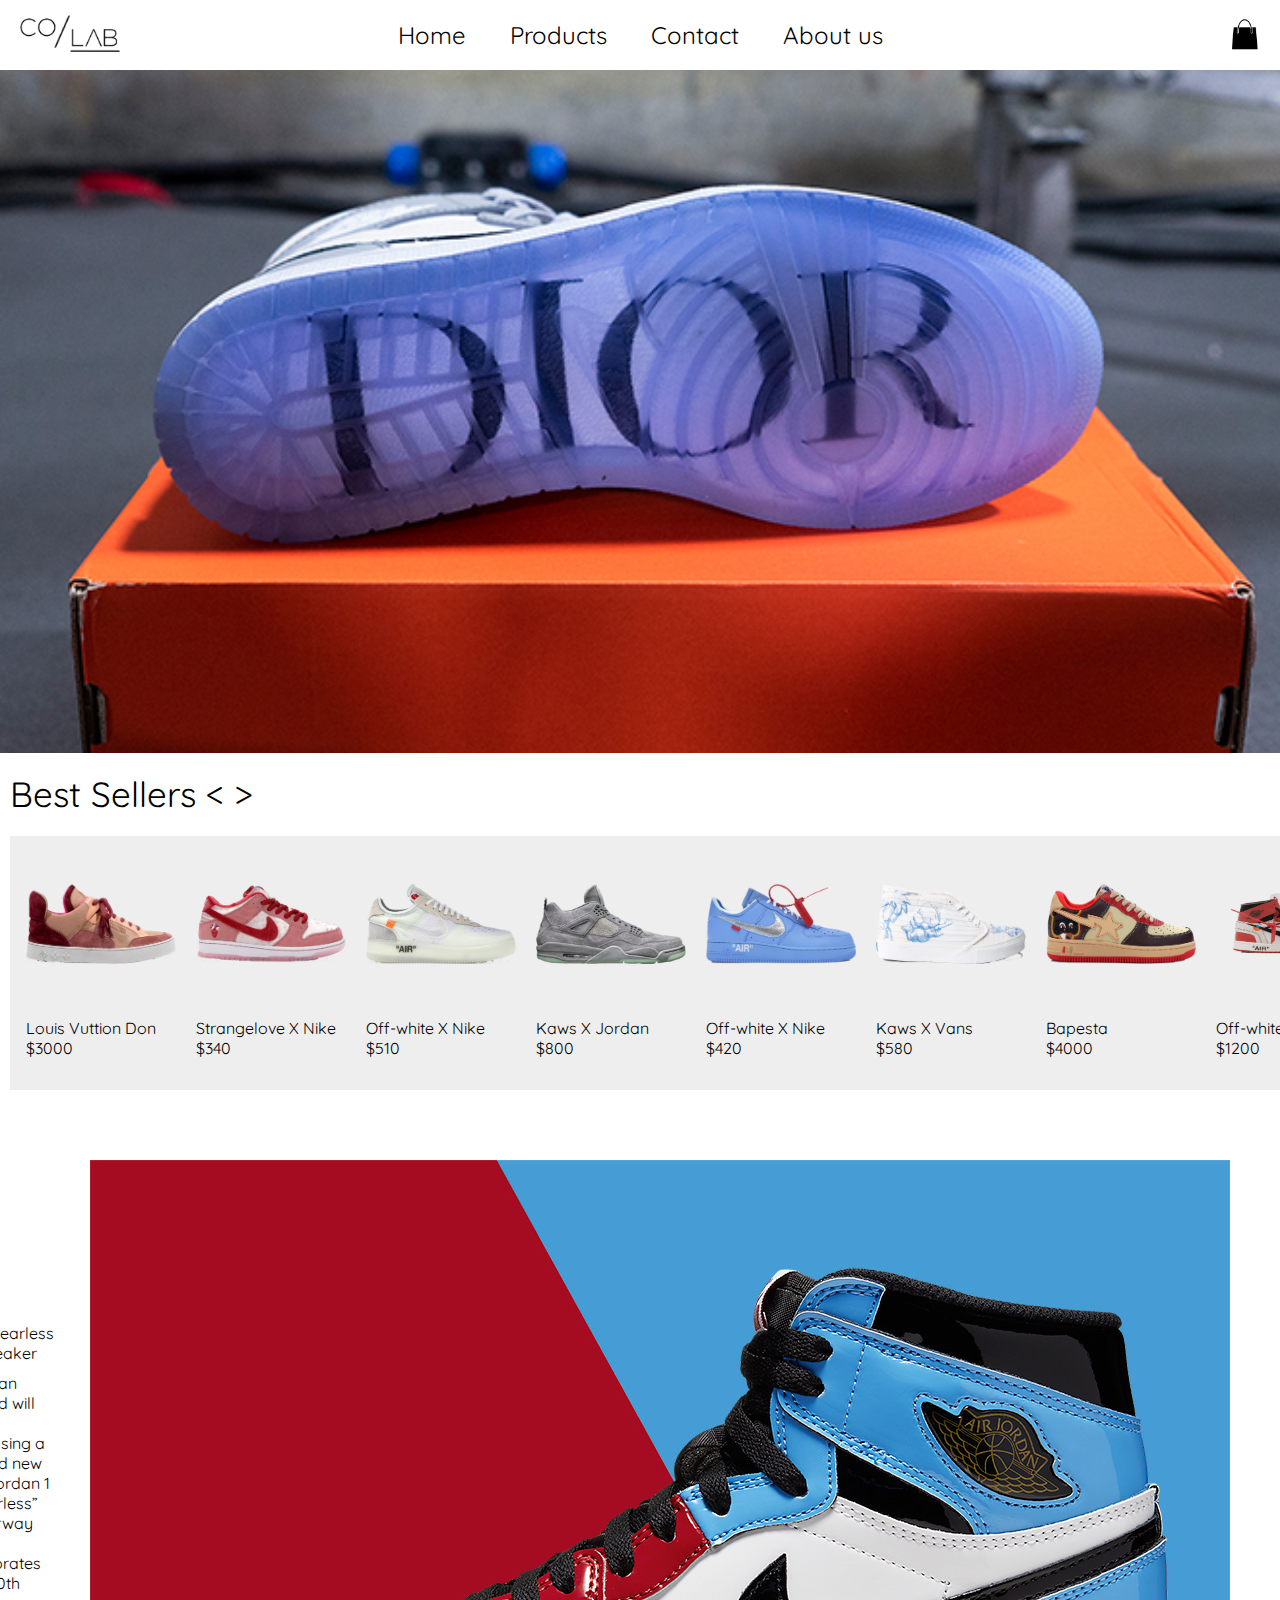
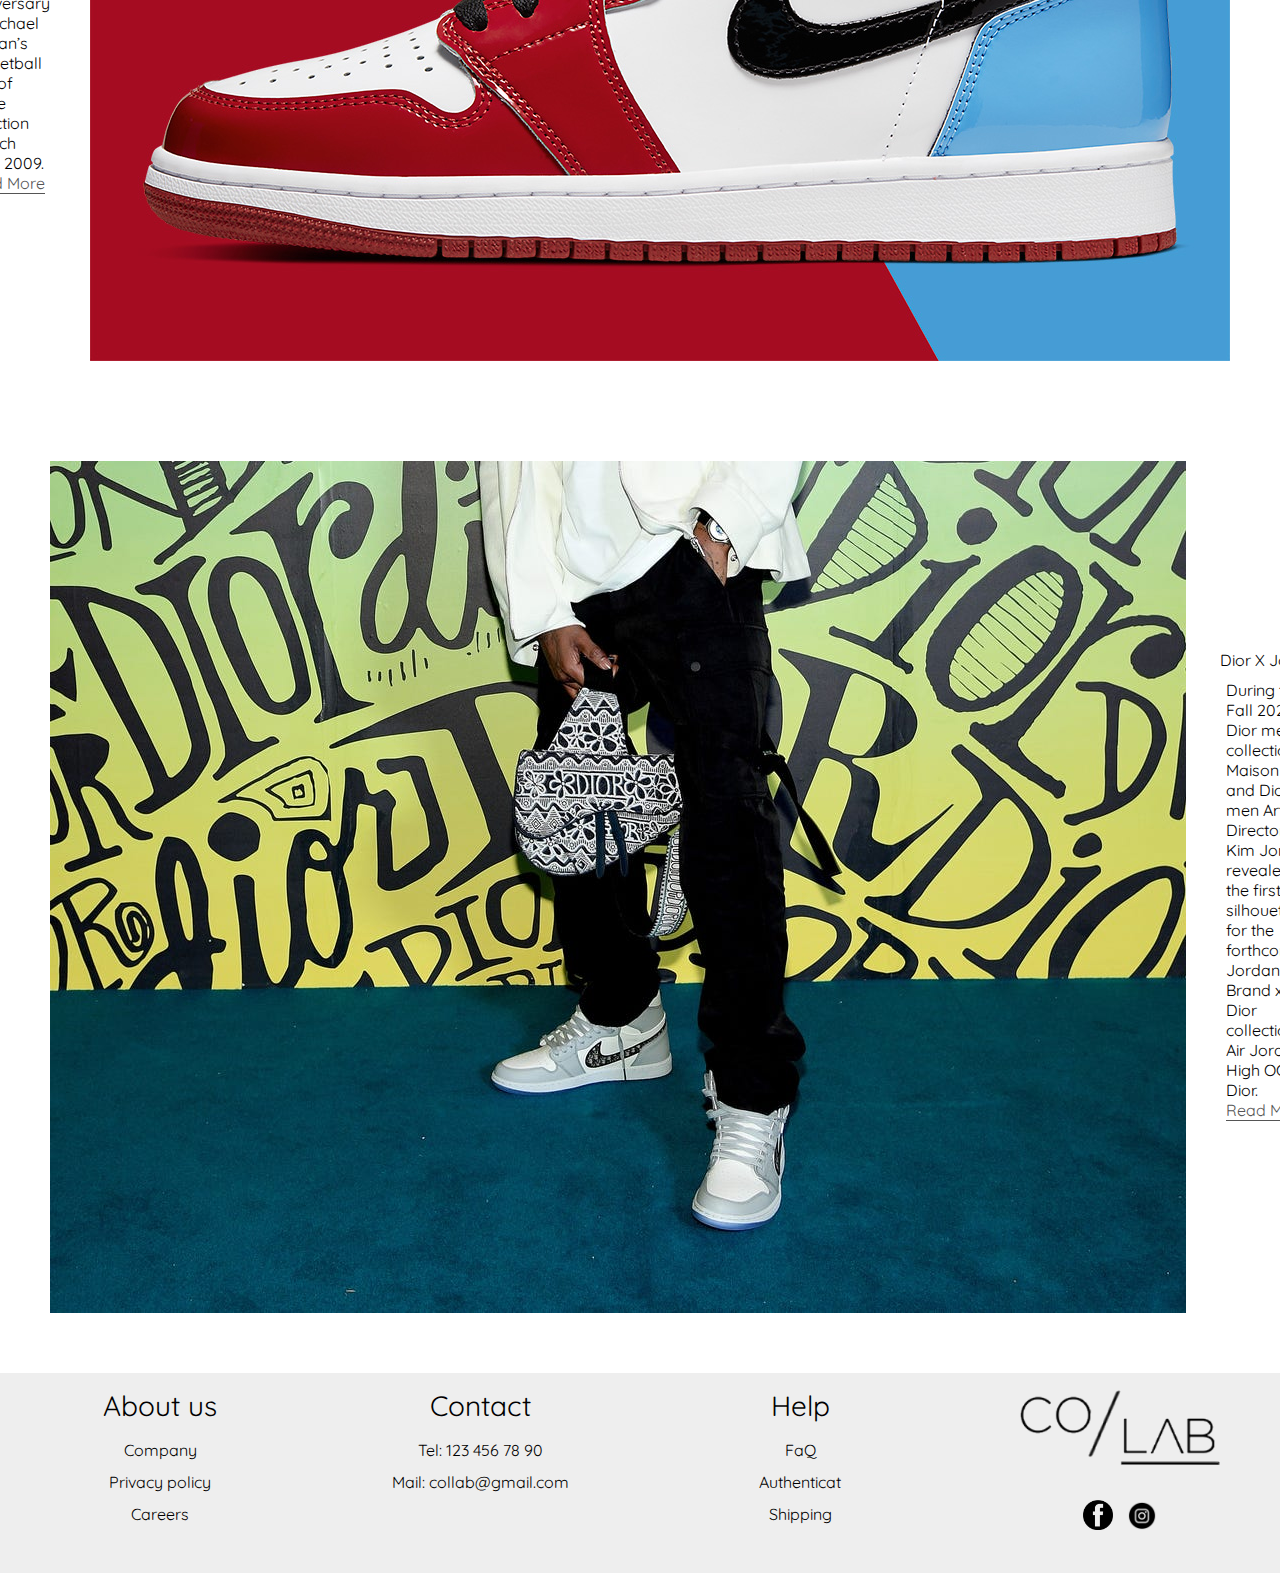
==== commit 1a0b5024: "ändra bild directory" ====
--- a/index.html
+++ b/index.html
@@ -45,11 +45,13 @@
 				</div>
 			</div>
 	</header>
-	
+
 			<!-- Desktop Header -->
 		<div class="wrapper-desktop">
 	        <div class="nav-logo">
-	            <img src="bilder/collab-logo.png" alt="Logo">
+	        	<a href="index.html">
+	        		<img src="bilder/collab-logo.png" alt="Logo">
+	        	</a>
 	        </div>
 	        <nav class="menu">
 	            <ul>
@@ -77,7 +79,7 @@
 			</div>
 		</div>
 	<section>
-		<img src="../a_1/bilder/hero-dior.jpg" height="auto" width="100%" class="hero-pic">
+		<img src="bilder/hero-dior.jpg" height="auto" width="100%" class="hero-pic">
 	</section>
 	<section>
 		<h2>Best Sellers < ></h2>
@@ -176,22 +178,22 @@
 	</section>
 	<section>
 		<div class="blog-post1">
-				<img src="../a_1/bilder/air-jordan-fearless.jpg" height="auto" width="100%" alt="Loading">
+				<img src="bilder/air-jordan-fearless.jpg" height="auto" width="100%" alt="Loading">
 			<div class="post-text">
 				<h3>The Fearless Sneaker</h3>
 					<p>Jordan Brand will be releasing a brand new Air Jordan 1 “Fearless” colorway that celebrates the 10th Anniversary of Michael Jordan’s basketball Hall of Fame induction speech from 2009.<br><a href="#"><b>Read More</b></a></p>
 			</div>
 		</div>
 		<div class="blog-post2">
-				<img src="../a_1/bilder/dior-blog-post.jpg" height="auto" width="100%" alt="Loading">
+				<img src="bilder/dior-blog-post.jpg" height="auto" width="100%" alt="Loading">
 			<div class="post-text">
 				<h3>Dior X Jordan</h3>
 					<p>During the Fall 2020 Dior men's collection, Maison Dior and Dior men Artistic Director Kim Jones revealed the first silhouette for the forthcoming Jordan Brand x Dior collection: Air Jordan I High OG Dior.<br><a href="#"><b>Read More</b></a></p>
 			</div>
 		</div>
 	</section>
-	   <div class="footer-container">
-        <footer class="footer">
+	<div class="footer-container">
+       	<footer class="footer">
             <div class="footer-custom">
                 <h1>About us</h1>
                 <h3><a href="#">Company</a></h3>
--- a/css/common.css
+++ b/css/common.css
@@ -18,8 +18,7 @@
 .wrapper-desktop {
 	display: none;
 }
-
-	/*Header*/
+	/* Header */
 
 .header-mobile {
 	text-align: center;
@@ -41,6 +40,8 @@
 	height: 300px;
 	object-fit: cover;
 }
+	
+	/* Menu */
 
 ul {
 	list-style: none;
@@ -115,7 +116,7 @@
 .menu-off-canvas a:hover { color: #000; border-bottom: 1px solid #000;}
 .menu-off-canvas a:link { color: #000; text-decoration: none;}
 	
-	/*Shopping bag code*/
+	/* Shopping bag code */
 
 .shopping-bag-off-canvas {
 	width: 78%;
@@ -151,7 +152,7 @@
 .checkout-button {
 	width: 100%;
 	display: flex;
-	font-size: 10px;
+	font-size: 16px;
 	text-align: center;
 	justify-content: space-around;
 	align-content: center;
@@ -203,7 +204,7 @@
 	width: 100px;
 }
 	
-	/*Slide items*/
+	/* Slide items */
 
 h2 {
 	padding-left: 10px;
@@ -249,7 +250,7 @@
 	height: 80px;
 }
 
-	/*Blog part*/
+	/* Blog part */
 
 .blog-post1 img {
 	margin-top: 20px;
@@ -283,7 +284,7 @@
 .blog-post2 a { border-bottom: 1px solid #555; color: #555; }
 .blog-post2 a:hover { color: #000; }
 
-	/*Footer*/
+	/* Footer */
 
 .footer {
     grid-area: foot;
@@ -585,7 +586,7 @@
 			margin-right: 0px;
 		}
 
-		/*Desktop products*/
+		/* Desktop products */
 
 		.slide-items a {
 			margin-right: 10px;
@@ -625,7 +626,9 @@
 			padding: 0 20px;
 		}
 
-		.footer-container{
+			/* Footer */
+
+		.footer-container {
 			background-color: #eee;
 		    grid-template-columns: repeat(4, 1fr);
 		    grid-template-rows: repeat(1, minmax(200px, 1fr));
